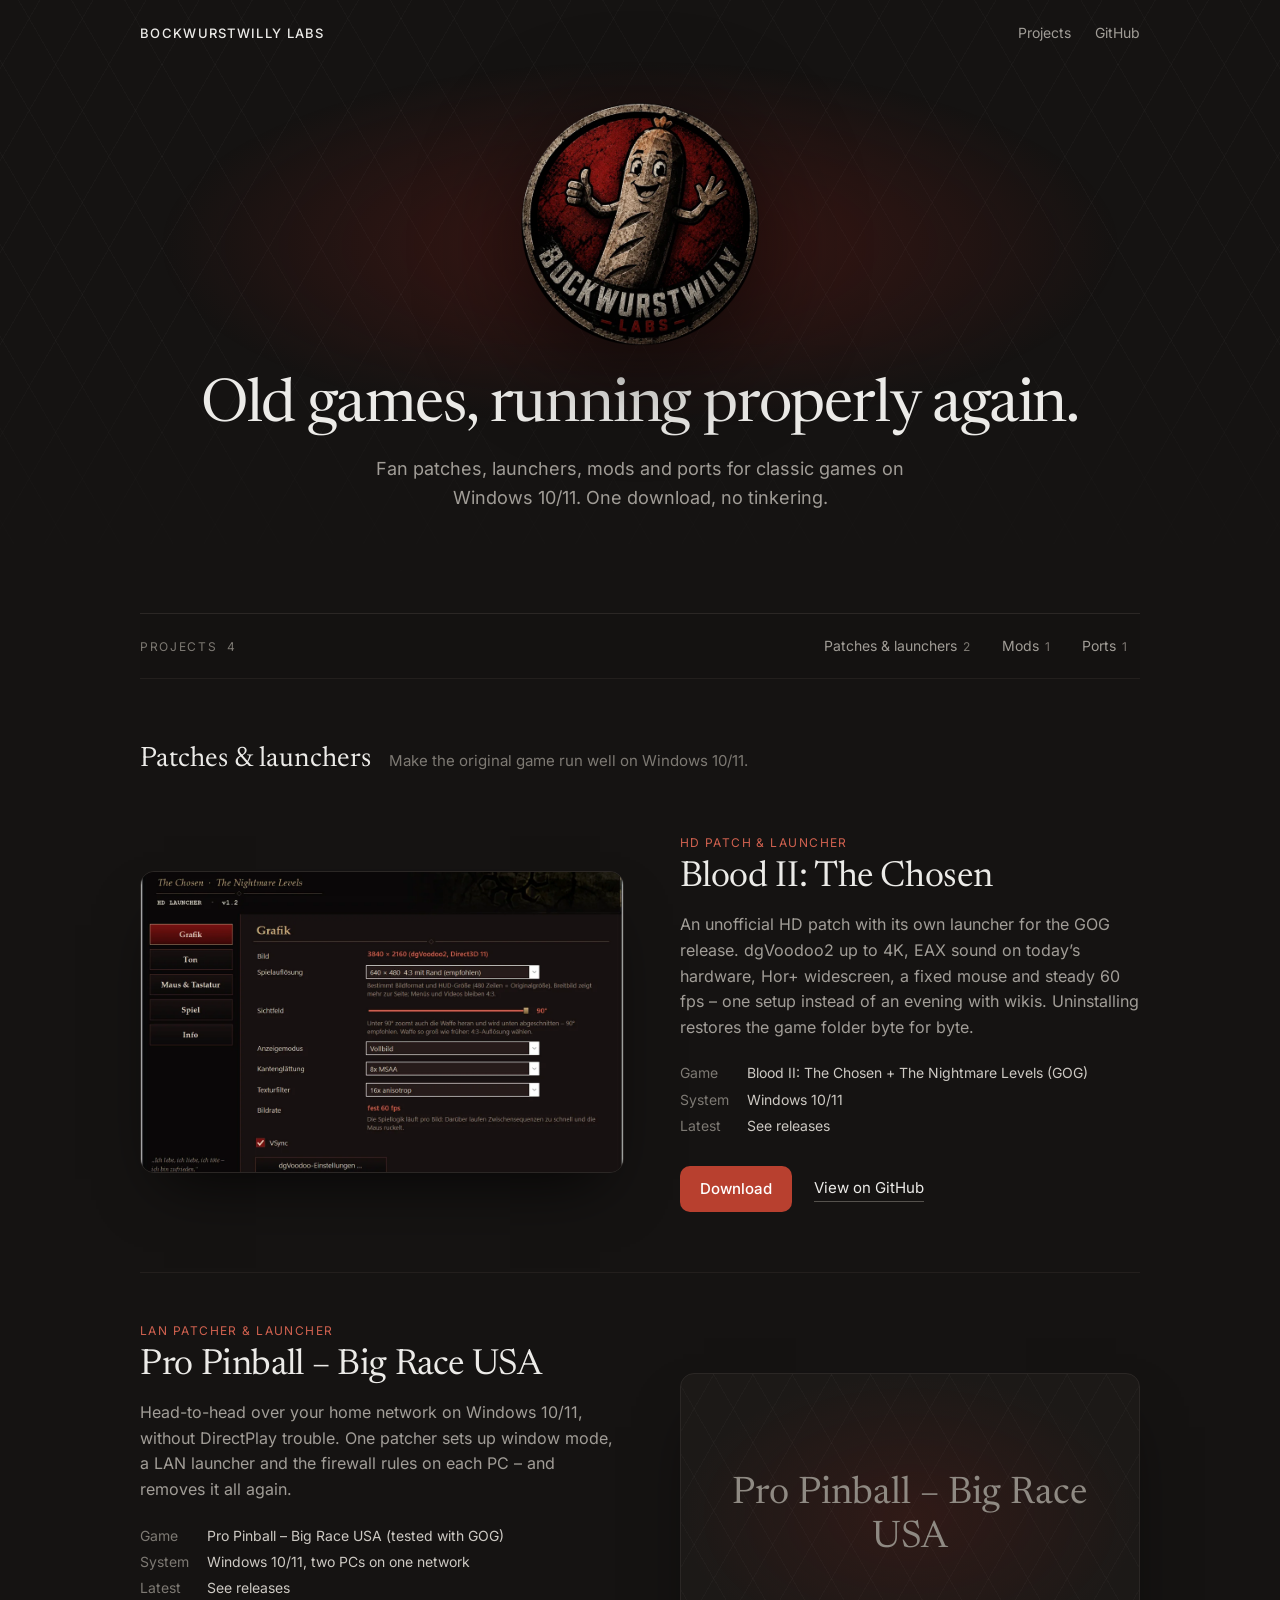
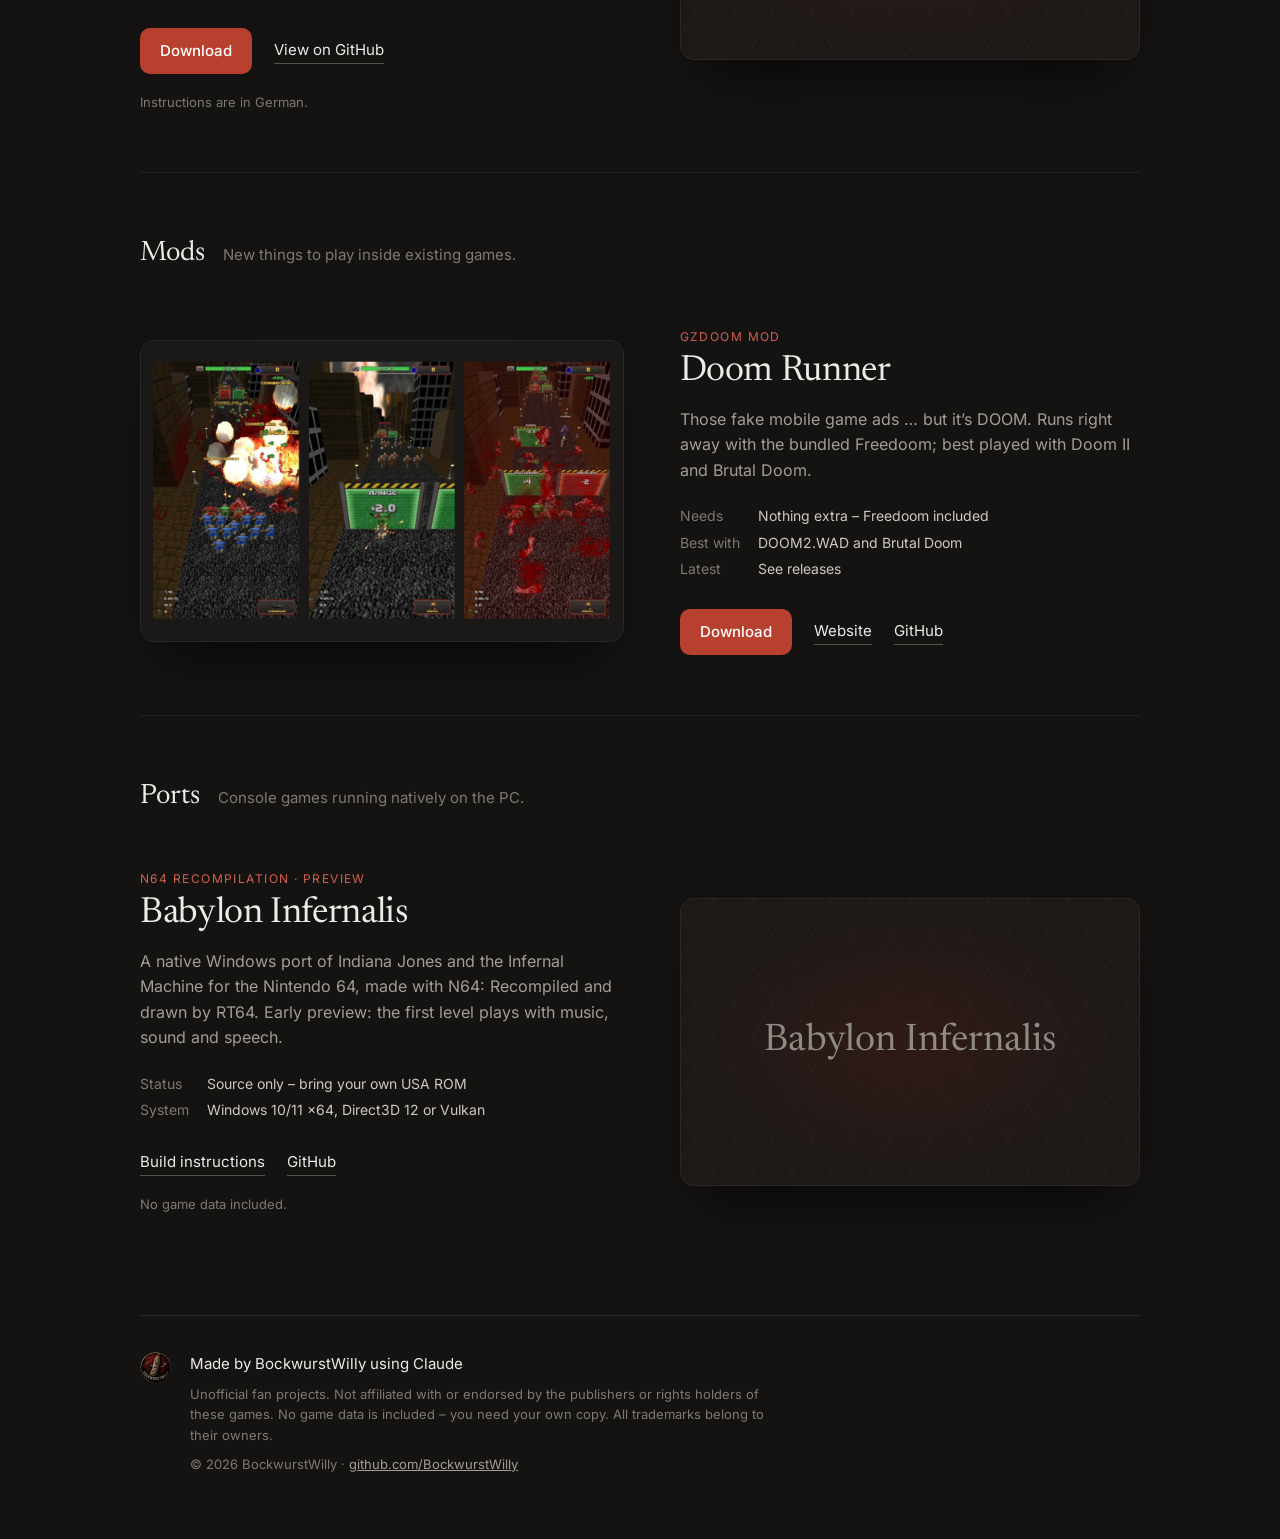
==== index.html @ f3d767c5 "Landing page for BockwurstWilly Labs Static page listing all public projects with live download link" ====
<!doctype html>
<html lang="en">
<head>
<meta charset="utf-8">
<meta name="viewport" content="width=device-width, initial-scale=1">
<title>BockwurstWilly Labs – fan patches, launchers, mods and ports</title>
<meta name="description" content="Fan patches, launchers, mods and ports that make classic games run properly on Windows 10/11. Made by BockwurstWilly using Claude.">
<meta name="theme-color" content="#151312">
<meta property="og:type" content="website">
<meta property="og:title" content="BockwurstWilly Labs">
<meta property="og:description" content="Fan patches, launchers, mods and ports for classic games on Windows 10/11.">
<meta property="og:url" content="https://bockwurstwilly.github.io/">
<meta property="og:image" content="https://bockwurstwilly.github.io/img/og.png">
<meta name="twitter:card" content="summary_large_image">
<link rel="icon" type="image/png" href="img/favicon.png">
<link rel="apple-touch-icon" href="img/apple-touch-icon.png">
<link rel="preload" href="fonts/newsreader.woff2" as="font" type="font/woff2" crossorigin>
<link rel="stylesheet" href="style.css">
</head>
<body>

<div class="top">
  <div class="wrap">
    <nav class="bar">
      <a class="brand" href="#">BockwurstWilly Labs</a>
      <span class="bar-links">
        <a href="#projects">Projects</a>
        <a href="https://github.com/BockwurstWilly">GitHub</a>
      </span>
    </nav>

    <header class="hero">
      <img class="logo" src="img/logo.webp" width="280" height="284" alt="BockwurstWilly Labs logo: a cheerful sausage in a round red badge">
      <h1>Old games, running properly again.</h1>
      <p class="lead">Fan patches, launchers, mods and ports for classic games on Windows&nbsp;10/11. One download, no tinkering.</p>
    </header>
  </div>
</div>

<main class="wrap" id="projects">
  <div class="sticky">
    <div class="label"><span>Projects</span><span id="count"></span></div>
    <nav class="catnav" id="catnav" aria-label="Project categories"></nav>
  </div>
  <noscript>
    <p class="noscript">The project list needs JavaScript. All projects are also on <a href="https://github.com/BockwurstWilly?tab=repositories">GitHub</a>.</p>
  </noscript>
</main>

<footer class="wrap"><div class="foot">
  <img src="img/favicon.png" width="32" height="32" alt="">
  <div>
    <p class="credit">Made by BockwurstWilly using Claude</p>
    <p>Unofficial fan projects. Not affiliated with or endorsed by the publishers or rights holders of these games. No game data is included – you need your own copy. All trademarks belong to their owners.</p>
    <p>© <span id="year">2026</span> BockwurstWilly · <a href="https://github.com/BockwurstWilly">github.com/BockwurstWilly</a></p>
  </div>
</div></footer>

<script src="projects.js"></script>
<script src="main.js"></script>
</body>
</html>
---- style.css ----
/* Fonts are self-hosted (SIL Open Font License, see fonts/OFL.txt) –
   no requests to Google from visitors' browsers. */
@font-face {
  font-family: "Newsreader";
  src: url(fonts/newsreader.woff2) format("woff2");
  font-weight: 200 800;
  font-display: swap;
}
@font-face {
  font-family: "Inter";
  src: url(fonts/inter.woff2) format("woff2");
  font-weight: 100 900;
  font-display: swap;
}

:root {
  --bg: #151312;
  --bg-raised: #1c1917;
  --line: #2b2725;
  --line-soft: #231f1d;
  --text: #ecebe8;
  --muted: #a19d97;
  --faint: #7d7973;
  --red: #b8402f;
  --red-hover: #c94c39;
  --red-text: #d0614f;
  --serif: "Newsreader", Georgia, "Times New Roman", serif;
  --sans: "Inter", system-ui, -apple-system, "Segoe UI", Roboto, sans-serif;
}

* { box-sizing: border-box; }
html { scroll-behavior: smooth; scroll-padding-top: 90px; }
body {
  margin: 0;
  background: var(--bg);
  color: var(--text);
  font: 16px/1.6 var(--sans);
  -webkit-font-smoothing: antialiased;
}
a { color: inherit; }
img { display: block; max-width: 100%; }

.wrap { max-width: 1080px; margin: 0 auto; padding: 0 40px; }

/* ---------- top: nav + hero ---------- */
.top { position: relative; overflow: hidden; }
.top::before {
  content: "";
  position: absolute; inset: 0;
  background:
    radial-gradient(closest-side at 50% 40%, rgba(120, 28, 22, .42), transparent 75%),
    repeating-linear-gradient(60deg,  rgba(255,255,255,.022) 0 1px, transparent 1px 46px),
    repeating-linear-gradient(-60deg, rgba(255,255,255,.022) 0 1px, transparent 1px 46px);
  -webkit-mask: linear-gradient(#000 55%, transparent);
          mask: linear-gradient(#000 55%, transparent);
  pointer-events: none;
}
.top .wrap { position: relative; }

.bar { display: flex; align-items: center; padding: 22px 0; font-size: 14px; }
.brand { font-weight: 500; font-size: 13px; letter-spacing: .1em; text-transform: uppercase; text-decoration: none; }
.bar-links { margin-left: auto; display: flex; gap: 24px; }
.bar-links a { color: var(--muted); text-decoration: none; transition: color .15s; }
.bar-links a:hover { color: var(--text); }

.hero { text-align: center; padding: 36px 0 100px; }
.logo { width: 240px; height: auto; margin: 0 auto; filter: drop-shadow(0 22px 50px rgba(0,0,0,.65)); }
h1 {
  font: 400 clamp(38px, 6vw, 60px)/1.06 var(--serif);
  letter-spacing: -.02em;
  margin: 30px 0 16px;
}
.lead { color: var(--muted); font-size: 18px; margin: 0 auto; max-width: 31em; }

/* ---------- category bar ---------- */
.sticky {
  position: sticky; top: 0; z-index: 5;
  background: rgba(21, 19, 18, .88);
  -webkit-backdrop-filter: blur(10px);
          backdrop-filter: blur(10px);
  border-top: 1px solid var(--line);
  border-bottom: 1px solid var(--line-soft);
  display: flex; align-items: center; gap: 24px;
  padding: 14px 0;
}
.label {
  display: flex; gap: 10px;
  color: var(--faint); font-size: 12px; letter-spacing: .14em; text-transform: uppercase;
  white-space: nowrap;
}
.catnav { display: flex; gap: 6px; margin-left: auto; overflow-x: auto; scrollbar-width: none; }
.catnav::-webkit-scrollbar { display: none; }
.catnav a {
  white-space: nowrap; text-decoration: none; font-size: 14px; color: var(--muted);
  padding: 6px 12px; border-radius: 999px; border: 1px solid transparent;
  transition: color .15s, border-color .15s, background .15s;
}
.catnav a:hover { color: var(--text); border-color: var(--line); background: var(--bg-raised); }
.catnav a span { color: var(--faint); margin-left: 6px; font-size: 12px; }

/* ---------- categories + projects ---------- */
.category { padding-top: 64px; }
.cat-head { display: flex; align-items: baseline; gap: 18px; flex-wrap: wrap; padding-bottom: 8px; }
.cat-head h2 { font: 400 28px/1.2 var(--serif); margin: 0; }
.cat-head p { margin: 0; color: var(--faint); font-size: 15px; }

.project {
  display: grid; grid-template-columns: 1.05fr 1fr; gap: 56px; align-items: center;
  padding: 48px 0 60px; border-bottom: 1px solid var(--line-soft);
}
.category:last-of-type .project:last-child { border-bottom: 0; }
.project.flip .shot { order: -1; }

.kind { margin: 0; font-size: 12px; color: var(--red-text); letter-spacing: .12em; text-transform: uppercase; }
.project h3 { font: 400 36px/1.12 var(--serif); letter-spacing: -.01em; margin: 6px 0 14px; }
.text { color: var(--muted); margin: 0 0 22px; }

.facts { display: grid; grid-template-columns: auto 1fr; gap: 4px 18px; font-size: 14px; margin: 0 0 28px; }
.facts dt { color: var(--faint); }
.facts dd { margin: 0; color: #cdc9c3; }

.actions { display: flex; flex-wrap: wrap; align-items: center; gap: 12px 22px; }
.btn {
  display: inline-block; background: var(--red); color: #fff; text-decoration: none;
  padding: 11px 20px; border-radius: 10px; font-weight: 500; font-size: 15px;
  transition: background .15s;
}
.btn:hover { background: var(--red-hover); }
.link {
  text-decoration: none; font-size: 15px;
  border-bottom: 1px solid #55524d; padding-bottom: 1px; transition: border-color .15s;
}
.link:hover { border-color: var(--text); }
.note { margin: 18px 0 0; font-size: 13px; color: var(--faint); }

.shot {
  aspect-ratio: 16 / 10; border-radius: 14px; overflow: hidden;
  background: var(--bg-raised); border: 1px solid var(--line);
  box-shadow: 0 30px 60px -24px rgba(0,0,0,.75);
}
.shot img { width: 100%; height: 100%; object-fit: cover; }
.panel {
  display: grid; place-items: center; padding: 32px; text-align: center;
  background:
    radial-gradient(closest-side at 50% 50%, rgba(120, 28, 22, .22), transparent),
    repeating-linear-gradient(60deg,  rgba(255,255,255,.025) 0 1px, transparent 1px 34px),
    repeating-linear-gradient(-60deg, rgba(255,255,255,.025) 0 1px, transparent 1px 34px),
    var(--bg-raised);
}
.panel span { font: 400 clamp(26px, 3.4vw, 38px)/1.15 var(--serif); color: #8f8a83; max-width: 12em; }

.noscript { color: var(--muted); padding: 40px 0; }

/* ---------- footer ---------- */
.foot {
  display: flex; gap: 18px; align-items: flex-start;
  border-top: 1px solid var(--line); margin-top: 40px; padding-top: 36px; padding-bottom: 56px;
  color: var(--faint); font-size: 13px;
}
.foot img { opacity: .9; flex: none; }
.foot p { margin: 0 0 8px; max-width: 46em; }
.foot .credit { color: var(--text); font-size: 15px; }
.foot a { color: var(--muted); }

a:focus-visible { outline: 2px solid var(--red-text); outline-offset: 3px; border-radius: 4px; }

/* ---------- small screens ---------- */
@media (max-width: 820px) {
  .wrap { padding: 0 22px; }
  .hero { padding: 20px 0 64px; }
  .logo { width: 180px; }
  .lead { font-size: 17px; }
  .sticky { gap: 12px; }
  .label { display: none; }
  .catnav { margin-left: -4px; }
  .category { padding-top: 44px; }
  .project { grid-template-columns: 1fr; gap: 26px; padding: 32px 0 44px; }
  .project .shot { order: -1; }
  .project h3 { font-size: 30px; }
}
@media (prefers-reduced-motion: reduce) { html { scroll-behavior: auto; } }
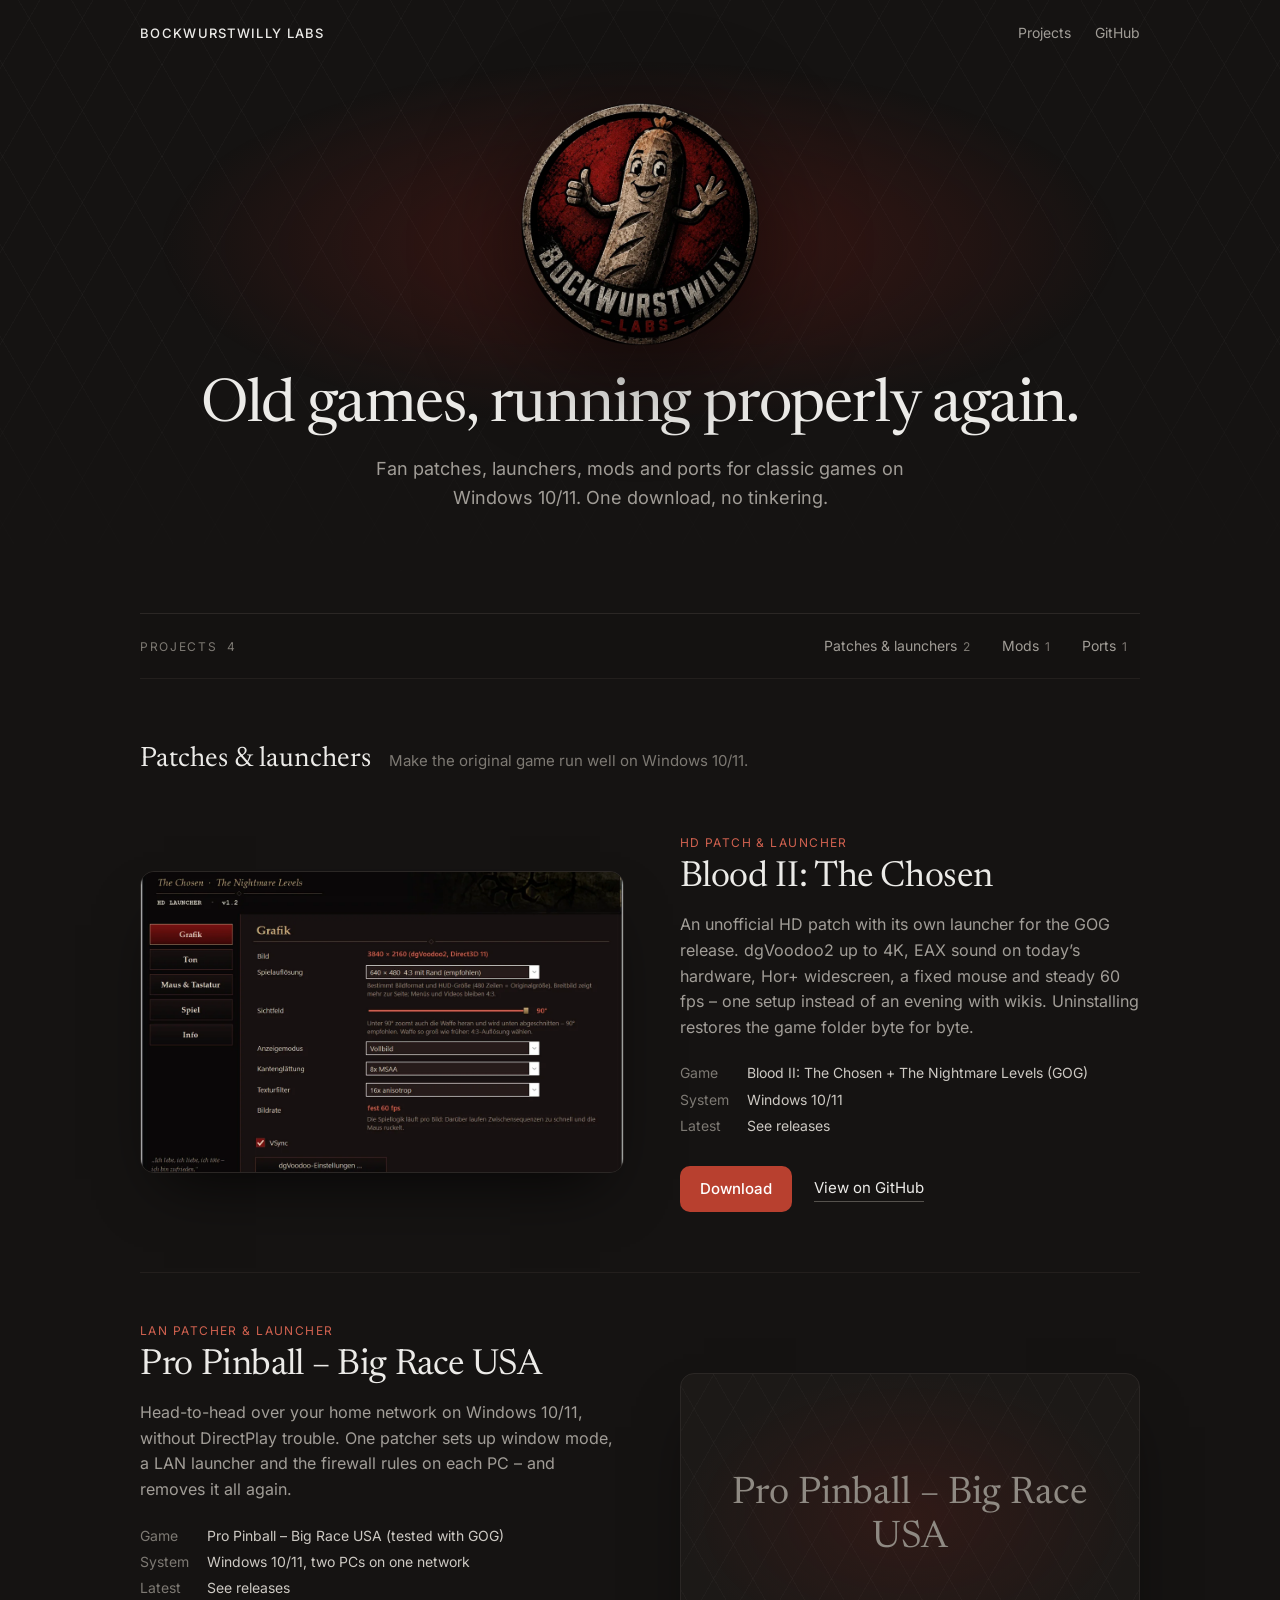
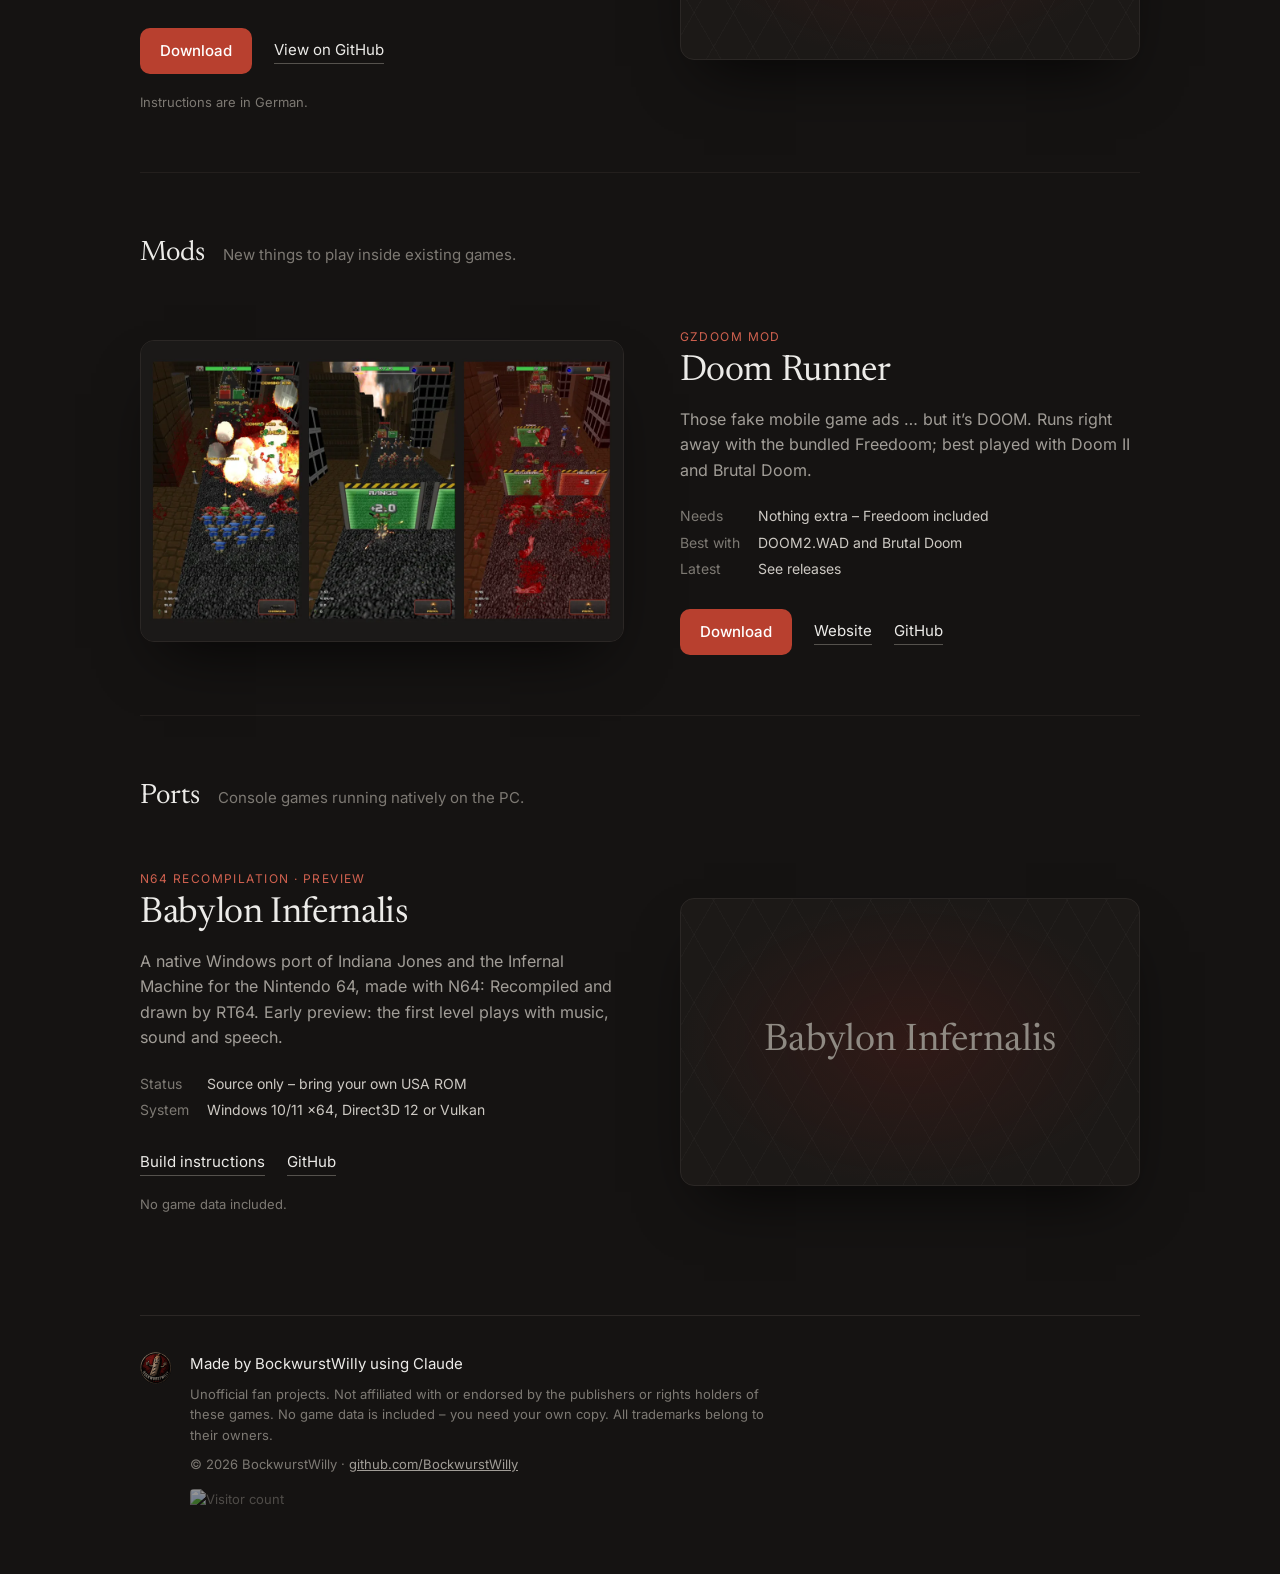
==== commit 16efdae2: "Add a small visitor counter; add 2x signature banners The footer shows a muted hits.sh badge with th" ====
--- a/index.html
+++ b/index.html
@@ -15,7 +15,7 @@
 <link rel="icon" type="image/png" href="img/favicon.png">
 <link rel="apple-touch-icon" href="img/apple-touch-icon.png">
 <link rel="preload" href="fonts/newsreader.woff2" as="font" type="font/woff2" crossorigin>
-<link rel="stylesheet" href="style.css">
+<link rel="stylesheet" href="style.css?v=2">
 </head>
 <body>
 
@@ -53,10 +53,11 @@
     <p class="credit">Made by BockwurstWilly using Claude</p>
     <p>Unofficial fan projects. Not affiliated with or endorsed by the publishers or rights holders of these games. No game data is included – you need your own copy. All trademarks belong to their owners.</p>
     <p>© <span id="year">2026</span> BockwurstWilly · <a href="https://github.com/BockwurstWilly">github.com/BockwurstWilly</a></p>
+    <p class="hits"><img src="https://hits.sh/bockwurstwilly.github.io.svg?style=flat-square&amp;label=visitors&amp;labelColor=%23151312&amp;color=%23231f1d" alt="Visitor count" height="20"></p>
   </div>
 </div></footer>
 
-<script src="projects.js"></script>
-<script src="main.js"></script>
+<script src="projects.js?v=2"></script>
+<script src="main.js?v=2"></script>
 </body>
 </html>
--- a/style.css
+++ b/style.css
@@ -179,3 +179,7 @@
   .project h3 { font-size: 30px; }
 }
 @media (prefers-reduced-motion: reduce) { html { scroll-behavior: auto; } }
+
+/* visitor counter (hits.sh) */
+.foot .hits { margin-top: 14px; }
+.foot .hits img { display: inline-block; height: 20px; width: auto; border-radius: 4px; opacity: .55; }
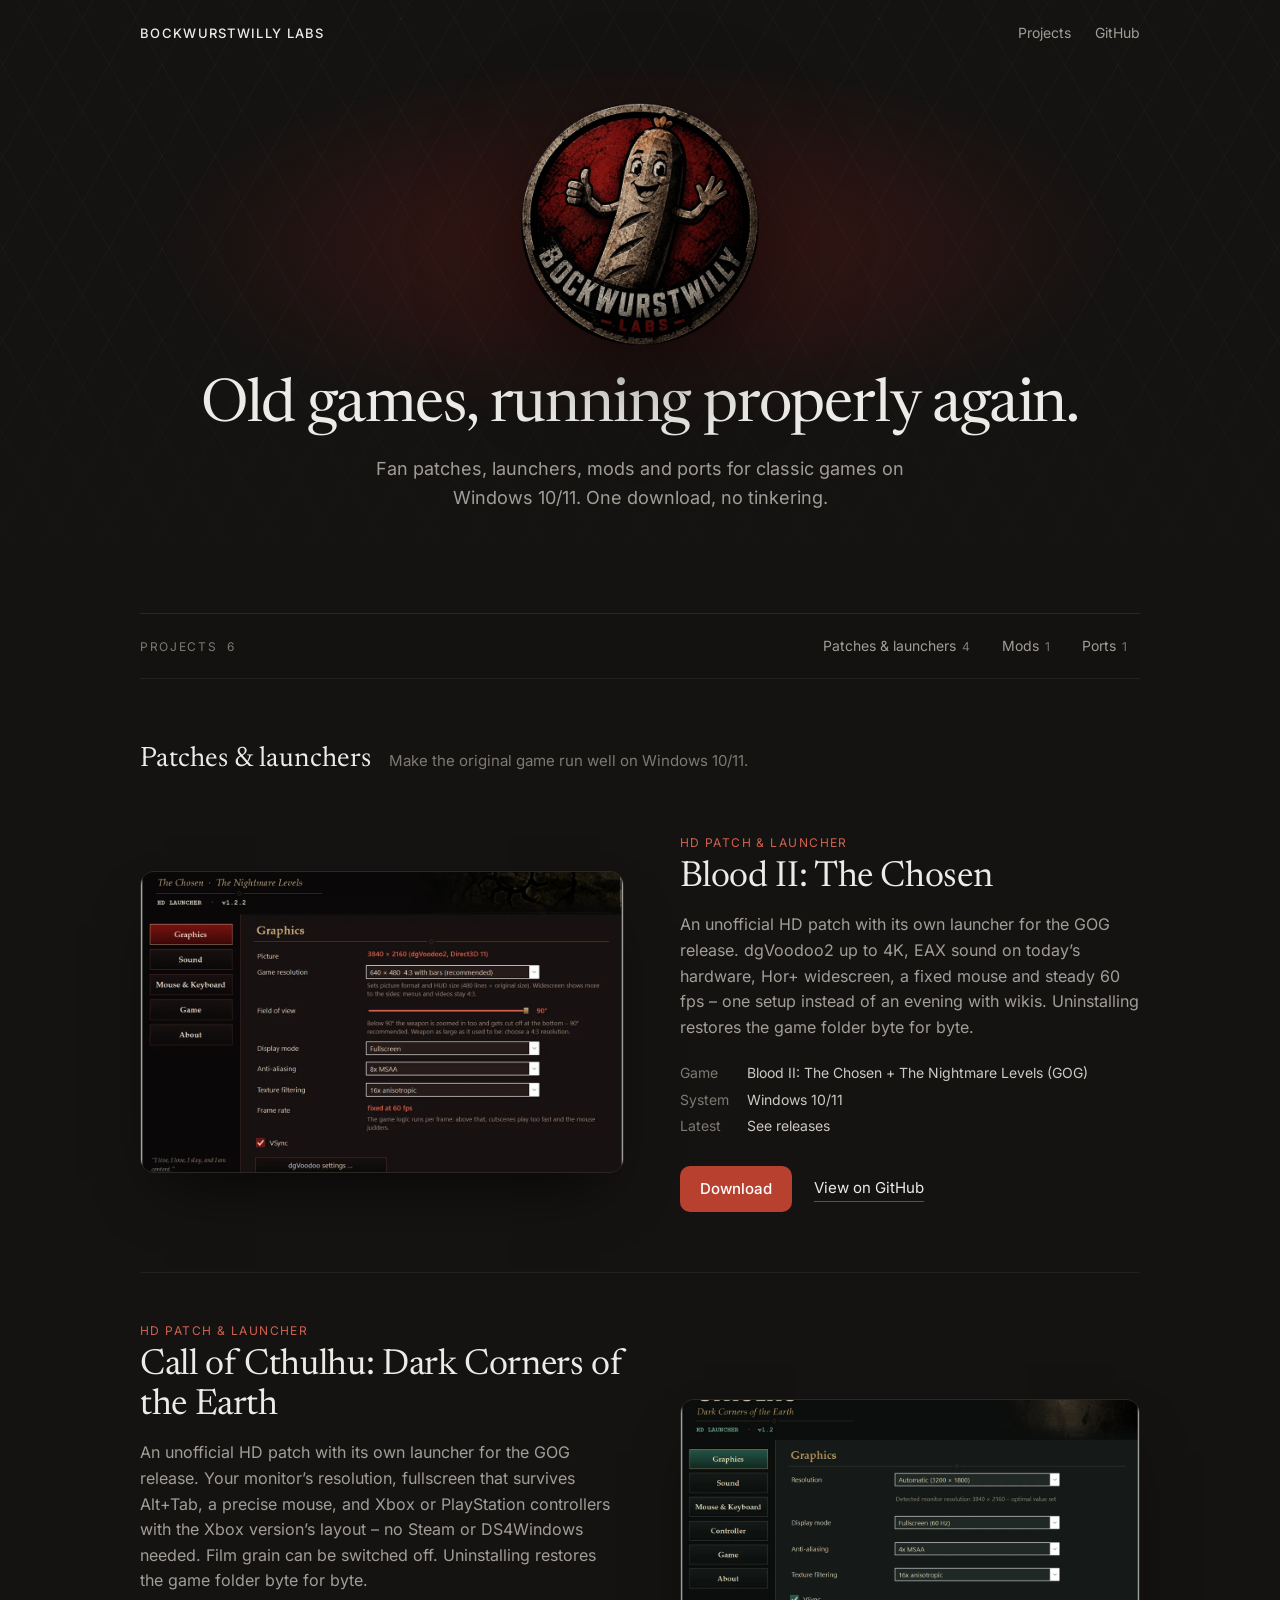
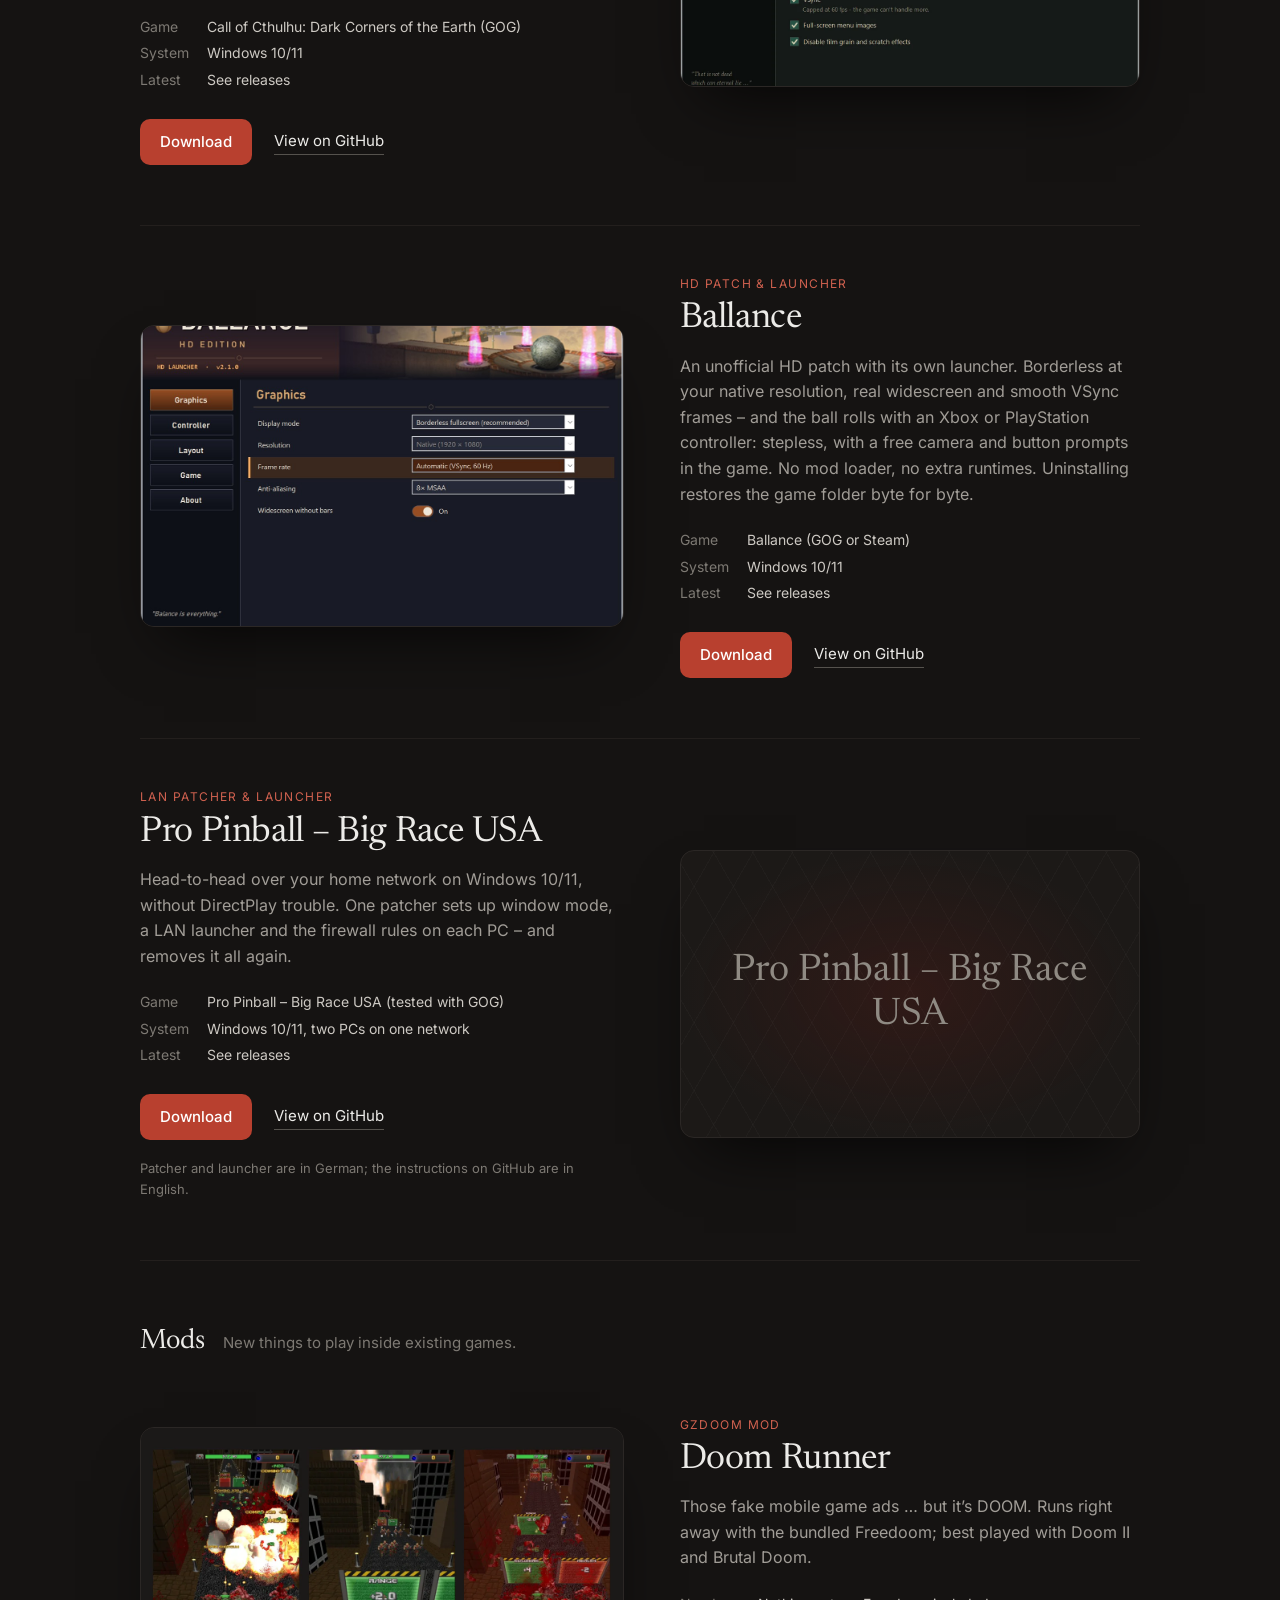
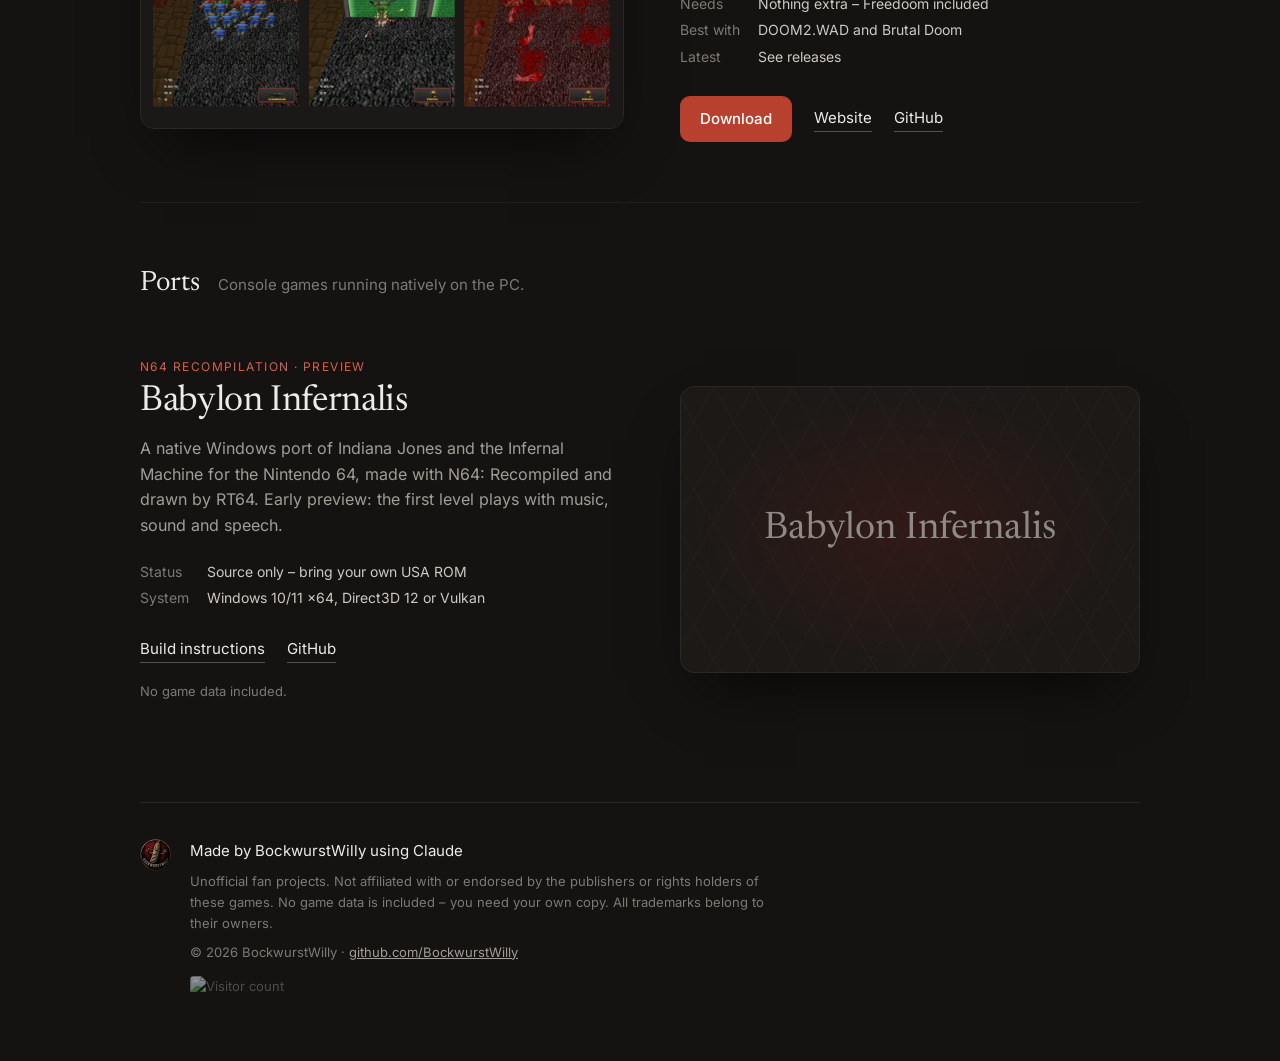
==== commit a7e253af: "Cache: load the new project list" ====
--- a/index.html
+++ b/index.html
@@ -57,7 +57,7 @@
   </div>
 </div></footer>
 
-<script src="projects.js?v=2"></script>
+<script src="projects.js?v=3"></script>
 <script src="main.js?v=2"></script>
 </body>
 </html>
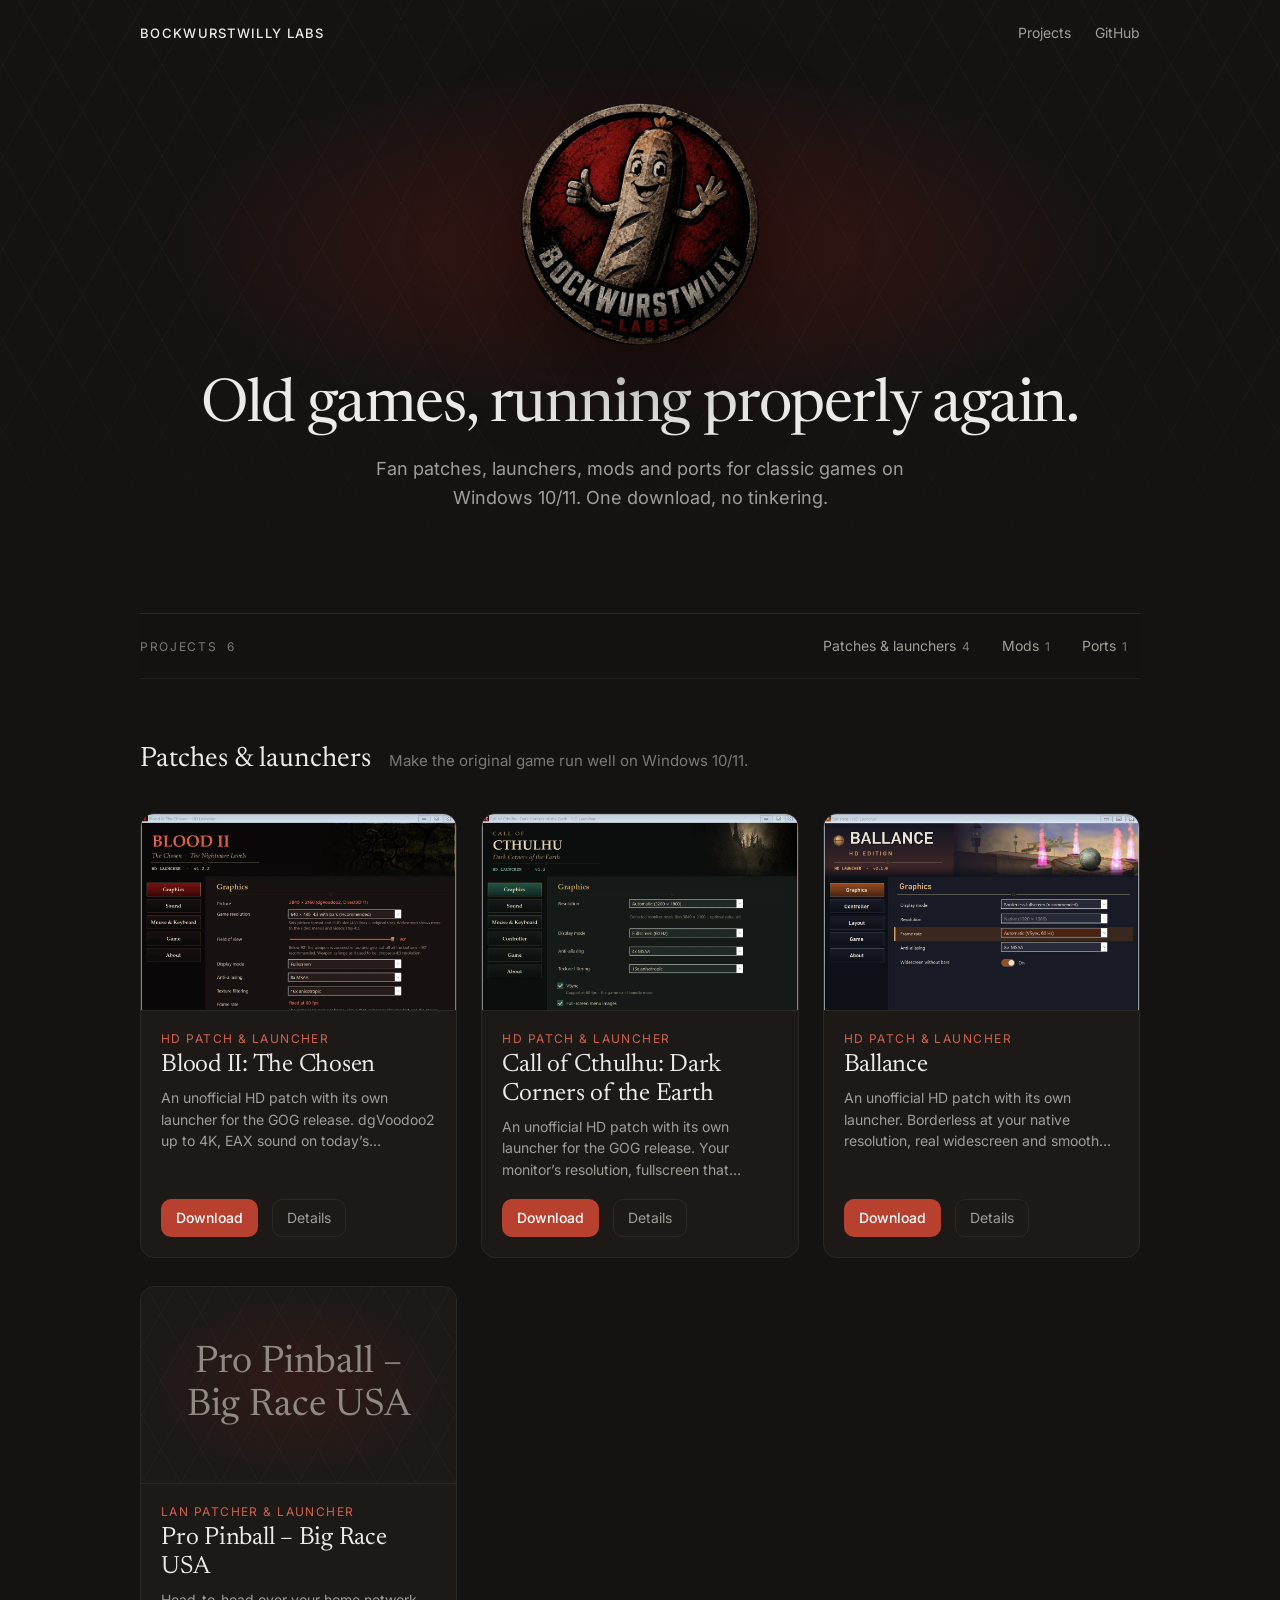
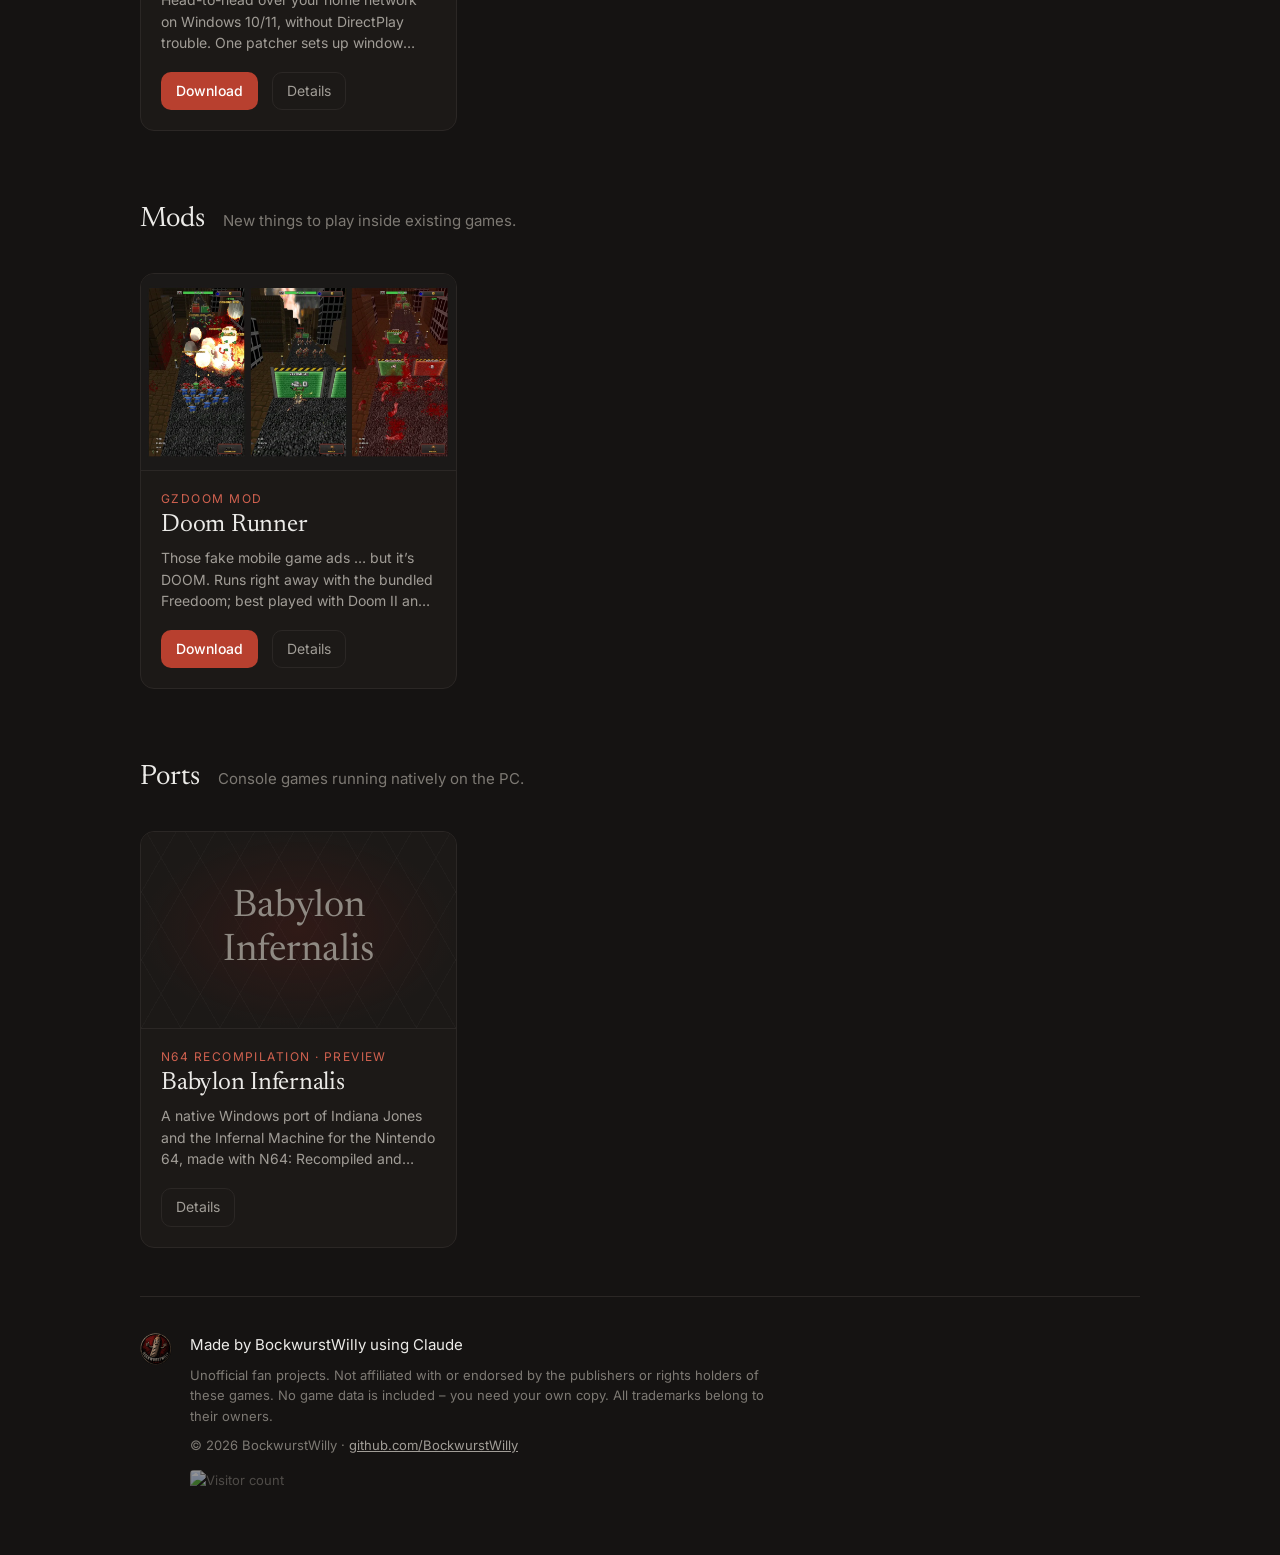
==== commit f0f4c227: "Project tiles per category; Details opens text, facts and links under the row" ====
--- a/index.html
+++ b/index.html
@@ -15,7 +15,7 @@
 <link rel="icon" type="image/png" href="img/favicon.png">
 <link rel="apple-touch-icon" href="img/apple-touch-icon.png">
 <link rel="preload" href="fonts/newsreader.woff2" as="font" type="font/woff2" crossorigin>
-<link rel="stylesheet" href="style.css?v=2">
+<link rel="stylesheet" href="style.css?v=3">
 </head>
 <body>
 
@@ -57,7 +57,7 @@
   </div>
 </div></footer>
 
-<script src="projects.js?v=3"></script>
-<script src="main.js?v=2"></script>
+<script src="projects.js?v=4"></script>
+<script src="main.js?v=3"></script>
 </body>
 </html>
--- a/style.css
+++ b/style.css
@@ -104,15 +104,48 @@
 .cat-head h2 { font: 400 28px/1.2 var(--serif); margin: 0; }
 .cat-head p { margin: 0; color: var(--faint); font-size: 15px; }
 
-.project {
-  display: grid; grid-template-columns: 1.05fr 1fr; gap: 56px; align-items: center;
-  padding: 48px 0 60px; border-bottom: 1px solid var(--line-soft);
-}
-.category:last-of-type .project:last-child { border-bottom: 0; }
-.project.flip .shot { order: -1; }
-
+/* tiles: all projects at a glance; "Details" opens a panel under the row */
+.grid {
+  display: grid; grid-template-columns: repeat(auto-fill, minmax(min(290px, 100%), 1fr));
+  gap: 28px 24px; padding: 28px 0 8px;
+}
+.tile {
+  display: flex; flex-direction: column;
+  background: var(--bg-raised); border: 1px solid var(--line); border-radius: 14px; overflow: hidden;
+  transition: border-color .15s, transform .15s;
+}
+.tile:hover { border-color: #3a3532; }
+.tile.open { border-color: var(--red-text); }
+.tile .shot { border: 0; border-radius: 0; box-shadow: none; border-bottom: 1px solid var(--line); }
+.tile-body { display: flex; flex-direction: column; flex: 1; padding: 18px 20px 20px; }
+.tile h3 { font: 400 25px/1.15 var(--serif); letter-spacing: -.01em; margin: 4px 0 4px; }
+.teaser {
+  color: var(--muted); font-size: 14px; line-height: 1.55; margin: 2px 0 18px;
+  display: -webkit-box; -webkit-line-clamp: 3; -webkit-box-orient: vertical; overflow: hidden;
+}
+.tile .shot img { object-position: top; }
+.tile .actions { margin-top: auto; gap: 10px 14px; }
+.tile .btn { padding: 8px 15px; font-size: 14px; }
+.more {
+  font: inherit; font-size: 14px; color: var(--muted); background: none; cursor: pointer;
+  border: 1px solid var(--line); border-radius: 10px; padding: 7px 14px;
+  transition: color .15s, border-color .15s;
+}
+.more:hover, .more[aria-expanded="true"] { color: var(--text); border-color: #55524d; }
+
+.detail {
+  grid-column: 1 / -1;
+  display: grid; grid-template-columns: 1.6fr 1fr; gap: 36px; align-items: start;
+  background: var(--bg-raised); border: 1px solid var(--line); border-left: 3px solid var(--red);
+  border-radius: 14px; padding: 26px 30px;
+  animation: drop .18s ease-out;
+}
+.detail[hidden] { display: none; }
+.detail h4 { font: 400 24px/1.2 var(--serif); margin: 0 0 10px; }
+.detail .text { margin-bottom: 18px; }
+.detail .facts { margin: 6px 0 0; }
+@keyframes drop { from { opacity: 0; transform: translateY(-6px); } to { opacity: 1; transform: none; } }
 .kind { margin: 0; font-size: 12px; color: var(--red-text); letter-spacing: .12em; text-transform: uppercase; }
-.project h3 { font: 400 36px/1.12 var(--serif); letter-spacing: -.01em; margin: 6px 0 14px; }
 .text { color: var(--muted); margin: 0 0 22px; }
 
 .facts { display: grid; grid-template-columns: auto 1fr; gap: 4px 18px; font-size: 14px; margin: 0 0 28px; }
@@ -174,9 +207,7 @@
   .label { display: none; }
   .catnav { margin-left: -4px; }
   .category { padding-top: 44px; }
-  .project { grid-template-columns: 1fr; gap: 26px; padding: 32px 0 44px; }
-  .project .shot { order: -1; }
-  .project h3 { font-size: 30px; }
+  .detail { grid-template-columns: 1fr; gap: 18px; padding: 22px; }
 }
 @media (prefers-reduced-motion: reduce) { html { scroll-behavior: auto; } }
 
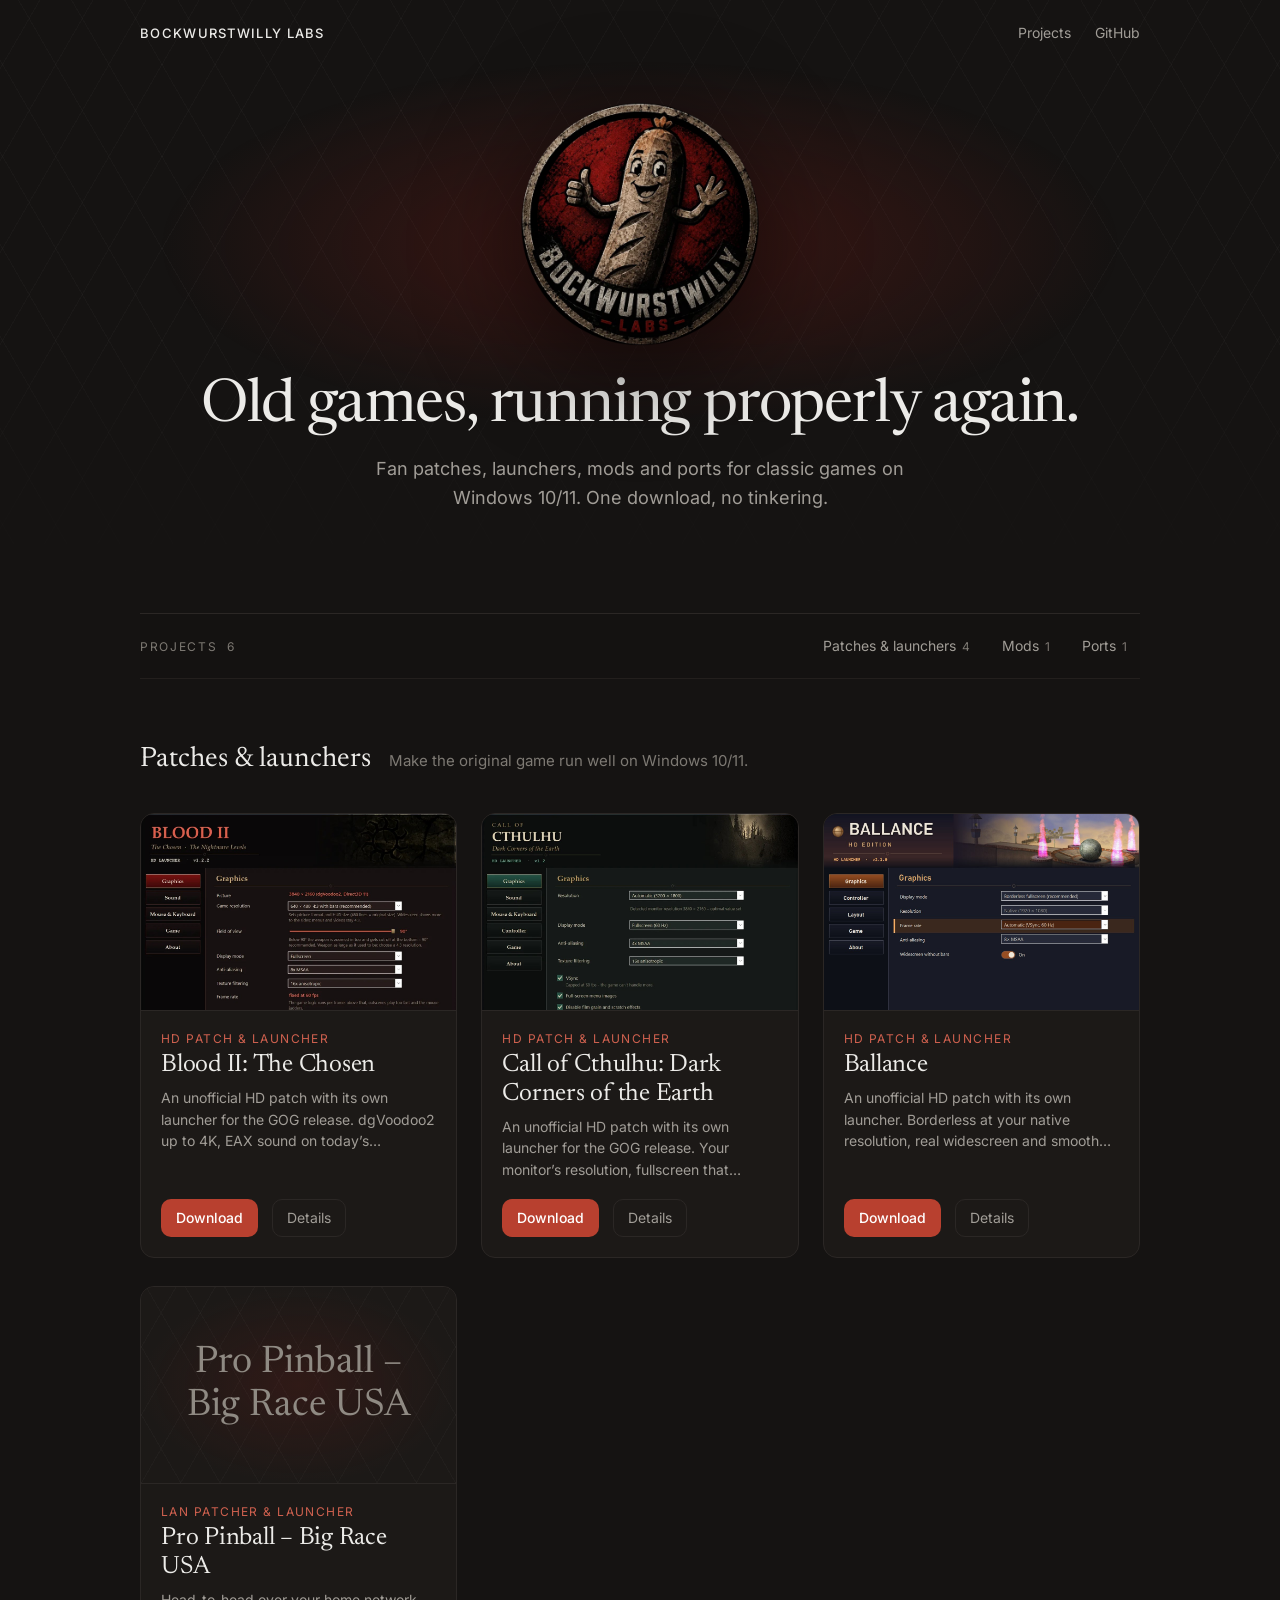
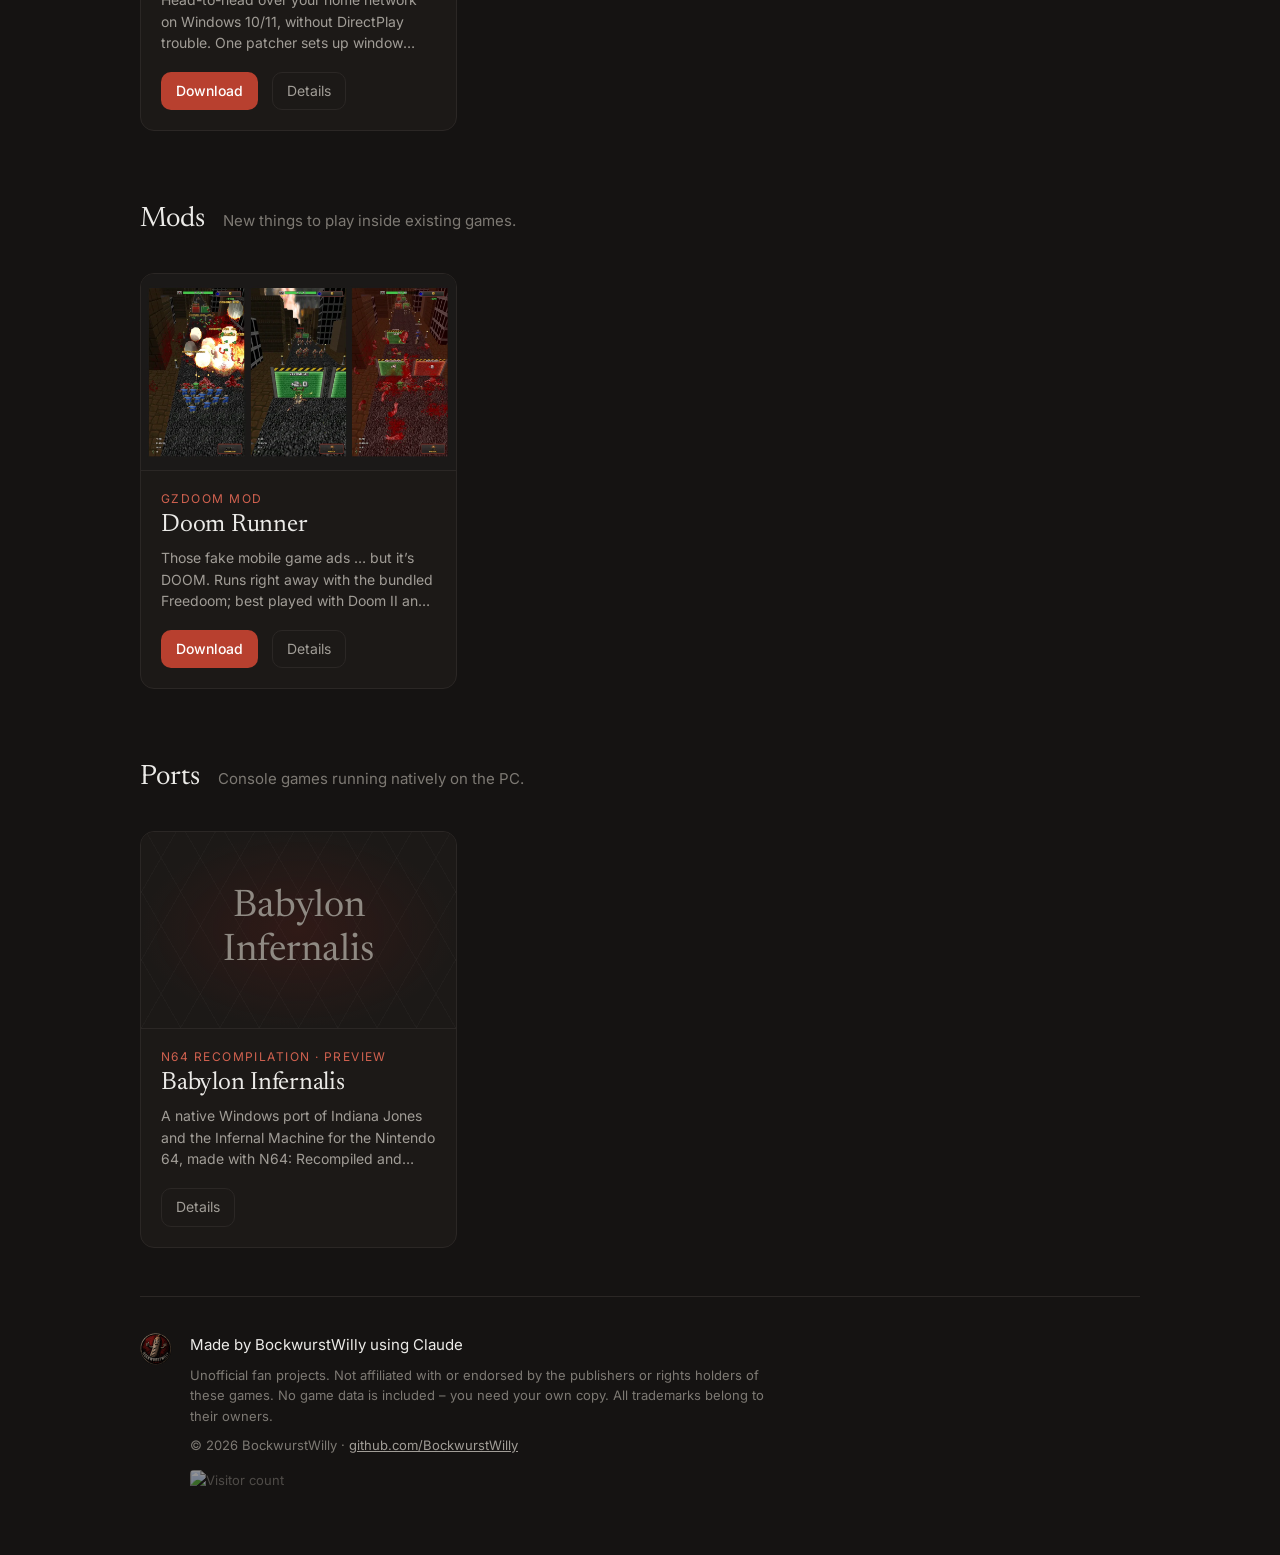
==== commit b9da20c0: "Launcher pictures without the Windows frame (Ballance, Blood II, Call of Cthulhu)" ====
--- a/index.html
+++ b/index.html
@@ -57,7 +57,7 @@
   </div>
 </div></footer>
 
-<script src="projects.js?v=4"></script>
+<script src="projects.js?v=5"></script>
 <script src="main.js?v=3"></script>
 </body>
 </html>
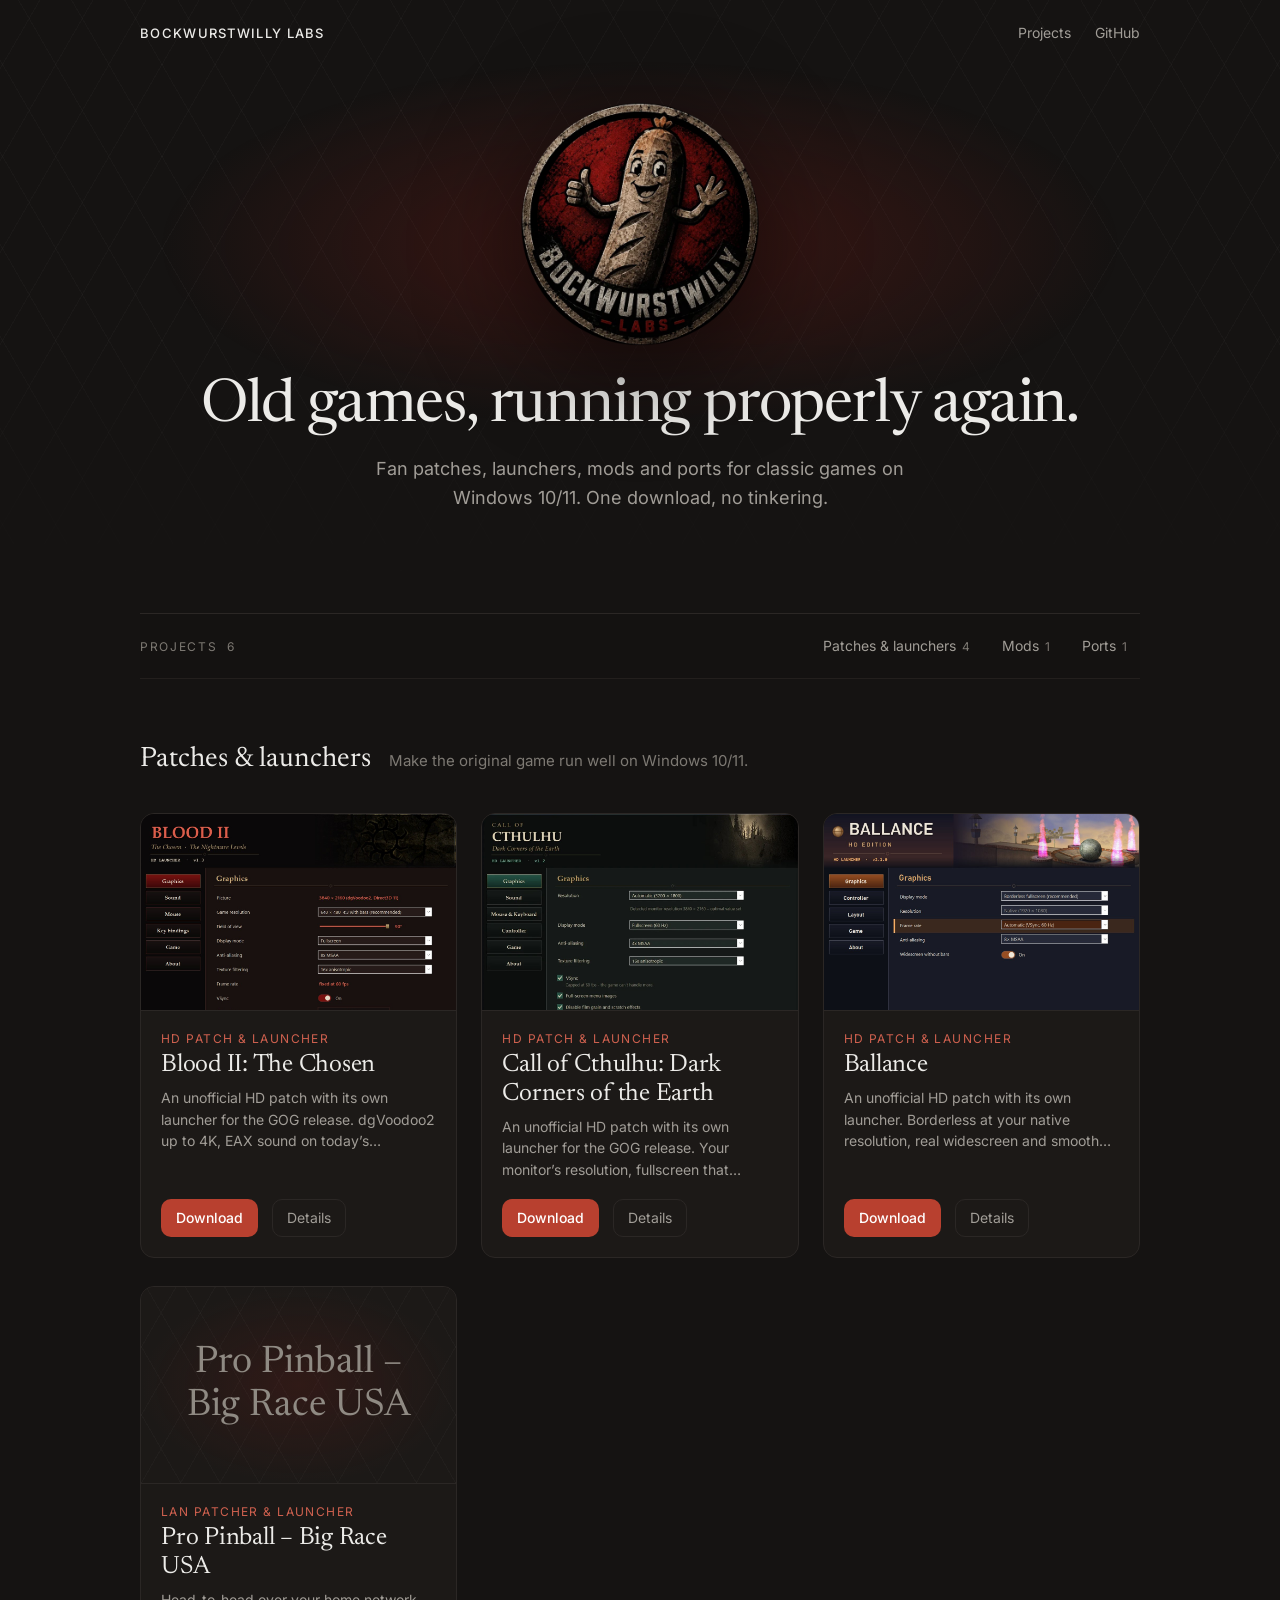
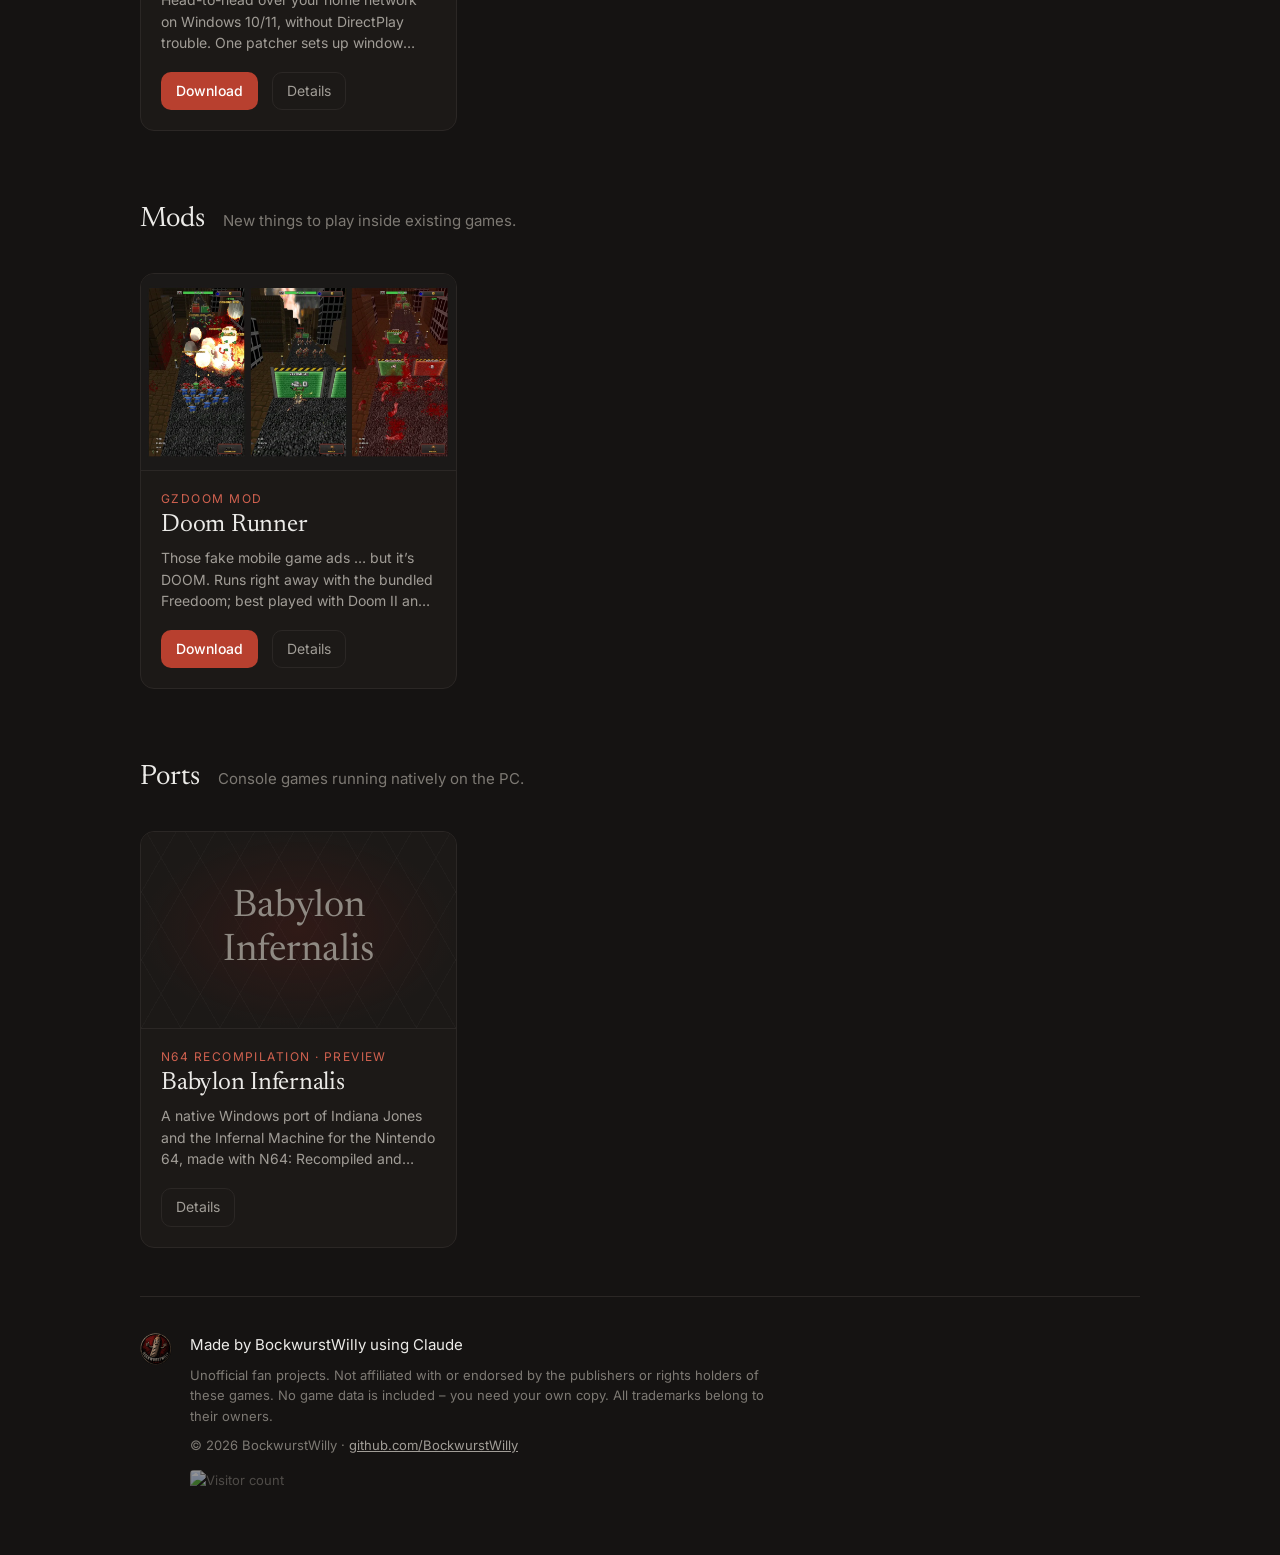
==== commit 1819579f: "Blood II HD 1.3: launcher image without window frame, ZIP download only Co-Authored-By: Claude Opus " ====
--- a/index.html
+++ b/index.html
@@ -57,7 +57,7 @@
   </div>
 </div></footer>
 
-<script src="projects.js?v=5"></script>
+<script src="projects.js?v=7"></script>
 <script src="main.js?v=3"></script>
 </body>
 </html>
